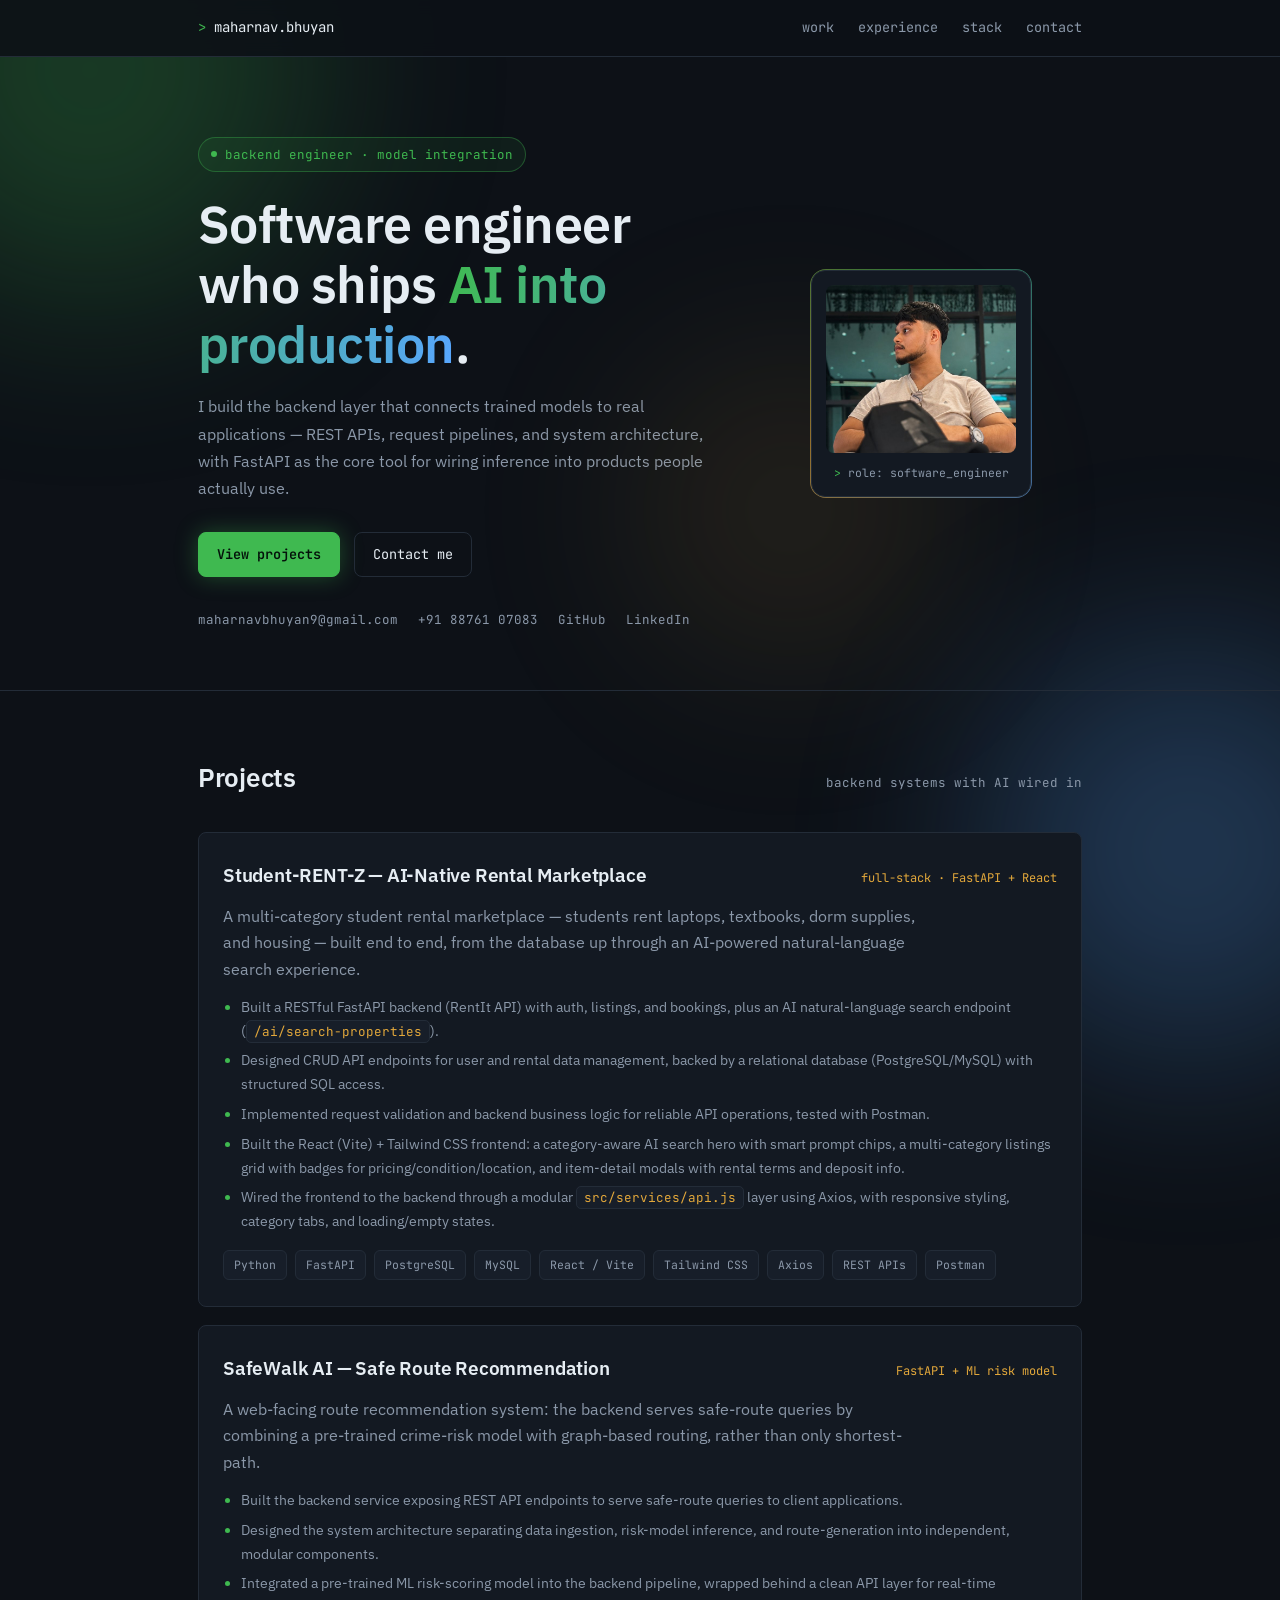
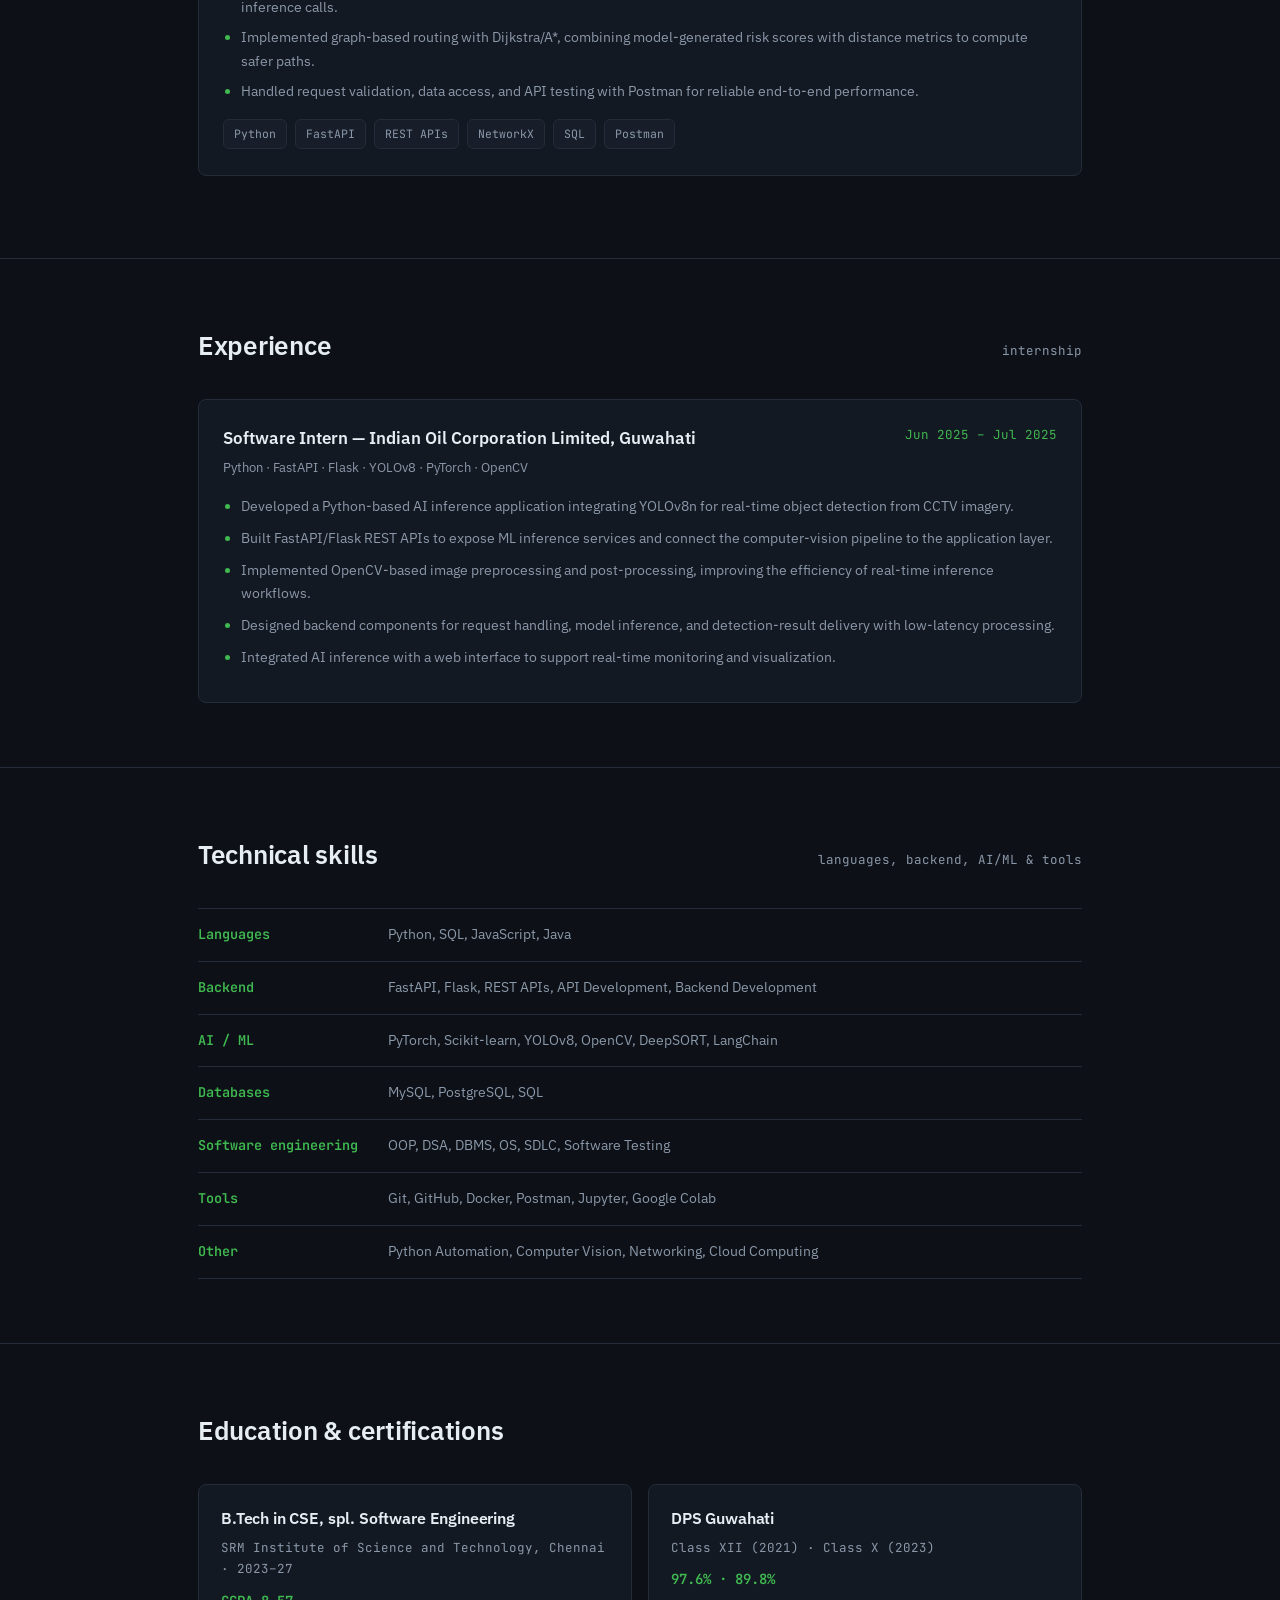
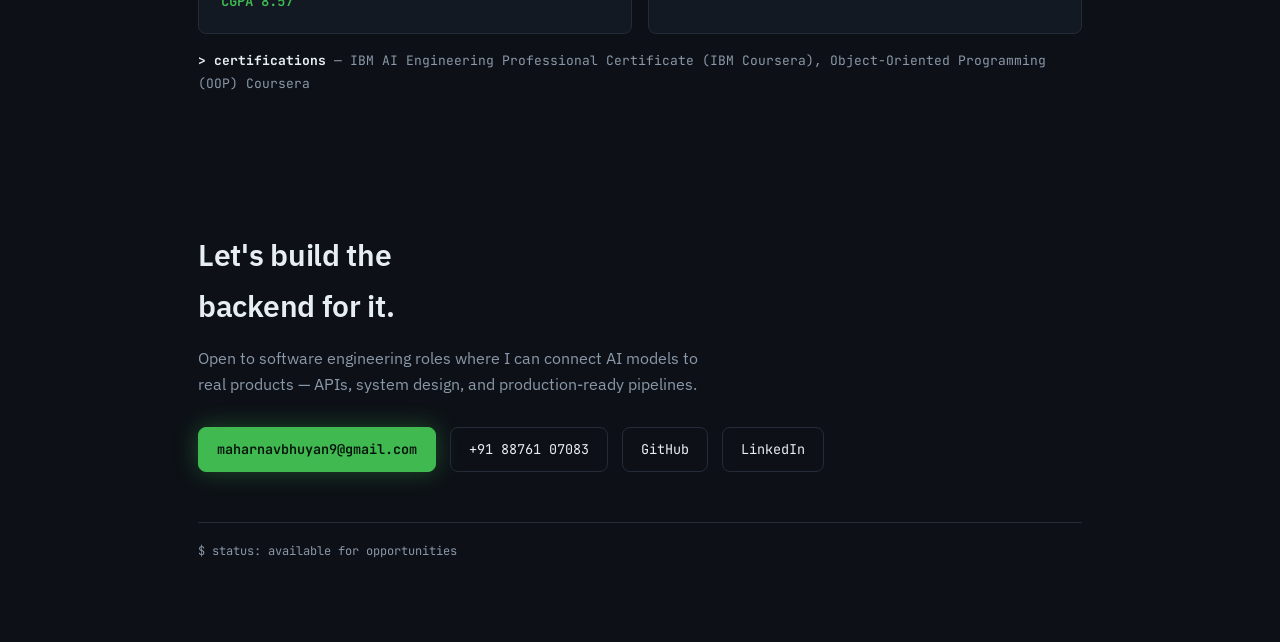
==== index.html @ b8fc23cf "Add files via upload" ====
<!DOCTYPE html>
<html lang="en">
<head>
<meta charset="UTF-8">
<meta name="viewport" content="width=device-width, initial-scale=1.0">
<title>Maharnav Bhuyan — Software Engineer</title>
<meta name="description" content="Software Engineer integrating AI into production systems — FastAPI, backend architecture, and model-serving pipelines. Portfolio of Maharnav Bhuyan.">
<meta property="og:type" content="website">
<meta property="og:title" content="Maharnav Bhuyan — Software Engineer">
<meta property="og:description" content="Software Engineer integrating AI into production systems — FastAPI, backend architecture, and model-serving pipelines.">
<link rel="preconnect" href="https://fonts.googleapis.com">
<link rel="preconnect" href="https://fonts.gstatic.com" crossorigin>
<link href="https://fonts.googleapis.com/css2?family=IBM+Plex+Sans:wght@400;500;600;700&family=JetBrains+Mono:wght@400;500;600&display=swap" rel="stylesheet">
<style>
  :root{
    --bg: #0D1117;
    --panel: #131922;
    --panel-2: #171E29;
    --line: #232C38;
    --ink: #E6EDF3;
    --ink-soft: #8B98A9;
    --green: #3FB950;
    --amber: #E3A83B;
    --blue: #58A6FF;
    --radius: 8px;
  }
  *{ box-sizing:border-box; }
  html{ scroll-behavior:smooth; }
  body{
    margin:0; background:var(--bg); color:var(--ink);
    font-family:'IBM Plex Sans', sans-serif;
    font-size:15.5px; line-height:1.7;
    -webkit-font-smoothing:antialiased;
  }
  code, .mono{ font-family:'JetBrains Mono', monospace; }
  code{ background:var(--panel-2); border:1px solid var(--line); padding:2px 7px; border-radius:5px; color:var(--amber); font-size:0.9em; }

  .glow-orb{ position:fixed; z-index:0; pointer-events:none; border-radius:50%; filter:blur(100px); opacity:0.25; }
  .glow-orb.one{ width:460px; height:460px; background:var(--green); top:-160px; left:-140px; }
  .glow-orb.two{ width:420px; height:420px; background:var(--blue); bottom:-160px; right:-120px; }
  .glow-orb.three{ width:300px; height:300px; background:var(--amber); top:40%; left:50%; opacity:0.12; }

  @keyframes spin{ to{ transform: rotate(360deg); } }
  @keyframes pulseGlow{
    0%,100%{ box-shadow: 0 0 24px rgba(63,185,80,0.35), 0 0 50px rgba(88,166,255,0.15); }
    50%{ box-shadow: 0 0 36px rgba(63,185,80,0.55), 0 0 70px rgba(88,166,255,0.28); }
  }
  h1,h2,h3{ font-weight:600; margin:0; letter-spacing:-0.01em; }
  a{ color:var(--blue); text-decoration:none; }
  a:hover{ text-decoration:underline; text-underline-offset:3px; }
  .wrap{ max-width:940px; margin:0 auto; padding:0 28px; }

  nav{ position:sticky; top:0; z-index:10; background:rgba(13,17,23,0.9); backdrop-filter:blur(8px); border-bottom:1px solid var(--line); }
  nav .wrap{ display:flex; align-items:center; justify-content:space-between; padding:16px 28px; }
  .nav-name{ font-family:'JetBrains Mono', monospace; font-size:14px; }
  .nav-name .prompt{ color:var(--green); }
  .nav-links{ display:flex; gap:24px; font-size:13.5px; font-family:'JetBrains Mono', monospace; }
  .nav-links a{ color:var(--ink-soft); }
  .nav-links a:hover{ color:var(--green); }
  @media (max-width:720px){ .nav-links{ display:none; } }

  header.hero{ padding:80px 0 60px; }
  .hero-grid{ display:grid; grid-template-columns:1.3fr 0.8fr; gap:40px; align-items:center; }
  @media (max-width:800px){ .hero-grid{ grid-template-columns:1fr; } }
  .hero-tag{
    display:inline-flex; align-items:center; gap:8px;
    font-family:'JetBrains Mono', monospace; font-size:12.5px; color:var(--green);
    border:1px solid rgba(63,185,80,0.35); background:rgba(63,185,80,0.08);
    padding:6px 12px; border-radius:999px; margin-bottom:22px;
  }
  .hero-tag .dot{ width:6px; height:6px; border-radius:50%; background:var(--green); }
  .hero h1{ font-size:clamp(34px,5vw,52px); line-height:1.15; max-width:15ch; position:relative; z-index:1; }
  .hero h1 .accent{
    background: linear-gradient(100deg, var(--green), var(--blue));
    -webkit-background-clip:text; background-clip:text; color:transparent;
  }
  .hero p.role{ color:var(--ink-soft); font-size:16px; max-width:56ch; margin-top:20px; }
  .hero-cta{ display:flex; gap:14px; margin-top:30px; flex-wrap:wrap; }
  .btn{
    display:inline-flex; align-items:center; gap:8px; padding:10px 18px;
    border-radius:var(--radius); font-size:13.5px; font-family:'JetBrains Mono', monospace;
    border:1px solid var(--line); color:var(--ink);
  }
  .btn.primary{ background:var(--green); border-color:var(--green); color:#04120A; font-weight:600; box-shadow:0 0 22px rgba(63,185,80,0.35); }
  .btn.primary:hover{ filter:brightness(1.08); text-decoration:none; box-shadow:0 0 32px rgba(63,185,80,0.55); }
  .btn:hover{ border-color:var(--green); color:var(--green); text-decoration:none; }
  .hero-contact{ display:flex; gap:20px; margin-top:32px; flex-wrap:wrap; font-family:'JetBrains Mono', monospace; font-size:12.5px; color:var(--ink-soft); position:relative; z-index:1; }
  .hero-contact a{ color:var(--ink-soft); }
  .hero-contact a:hover{ color:var(--green); }

  .avatar-wrap{ display:flex; justify-content:center; position:relative; z-index:1; }
  .avatar-card{
    position:relative;
    background:var(--panel); border:1px solid var(--line); border-radius:14px;
    padding:14px; width:220px;
    animation: pulseGlow 3.8s ease-in-out infinite;
  }
  .avatar-card::before{
    content:""; position:absolute; inset:-2px; border-radius:16px; z-index:-1;
    background: conic-gradient(from 0deg, var(--green), var(--blue), var(--amber), var(--green));
    animation: spin 6s linear infinite;
    opacity:0.6;
  }
  .avatar-card img{ width:100%; border-radius:8px; display:block; }
  .avatar-card .label{ font-family:'JetBrains Mono', monospace; font-size:11.5px; color:var(--ink-soft); margin-top:10px; text-align:center; }
  .avatar-card .label span{ color:var(--green); }

  section{ padding:64px 0; border-top:1px solid var(--line); position:relative; }
  .section-head{ display:flex; justify-content:space-between; align-items:baseline; gap:20px; margin-bottom:32px; flex-wrap:wrap; }
  .section-head h2{ font-size:26px; }
  .section-tag{ font-family:'JetBrains Mono', monospace; font-size:12.5px; color:var(--ink-soft); }

  .project{
    background:var(--panel); border:1px solid var(--line); border-radius:var(--radius);
    padding:26px 24px; margin-bottom:18px; transition:border-color .25s ease, transform .25s ease, box-shadow .25s ease;
  }
  .project:hover{
    border-color:rgba(63,185,80,0.45); transform:translateY(-3px);
    box-shadow: 0 0 0 1px rgba(63,185,80,0.15), 0 20px 44px -22px rgba(63,185,80,0.35);
  }
  .project-top{ display:flex; justify-content:space-between; align-items:baseline; gap:14px; flex-wrap:wrap; }
  .project h3{ font-size:19px; }
  .project-role{ font-family:'JetBrains Mono', monospace; font-size:12px; color:var(--amber); white-space:nowrap; }
  .project p.desc{ color:var(--ink-soft); margin:12px 0 0; max-width:70ch; }
  .project ul.points{ margin:14px 0 0; padding-left:18px; color:var(--ink-soft); font-size:14px; }
  .project ul.points li{ margin-bottom:6px; }
  .project ul.points li::marker{ color:var(--green); }
  .project-tags{ display:flex; flex-wrap:wrap; gap:8px; margin-top:16px; }
  .tag{ font-family:'JetBrains Mono', monospace; font-size:11.5px; padding:4px 10px; border:1px solid var(--line); border-radius:6px; color:var(--ink-soft); background:var(--panel-2); }

  .exp-card{ background:var(--panel); border:1px solid var(--line); border-radius:var(--radius); padding:24px; }
  .exp-top{ display:flex; justify-content:space-between; flex-wrap:wrap; gap:10px; }
  .exp-title{ font-size:17px; font-weight:600; }
  .exp-date{ font-family:'JetBrains Mono', monospace; font-size:12.5px; color:var(--green); }
  .exp-sub{ color:var(--ink-soft); font-size:13px; margin-top:4px; }
  .exp-list{ margin:16px 0 0; padding-left:18px; color:var(--ink-soft); font-size:14px; }
  .exp-list li{ margin-bottom:8px; }
  .exp-list li::marker{ color:var(--green); }

  .skills-grid{ display:grid; grid-template-columns:1fr; }
  .skill-row{ display:grid; grid-template-columns:170px 1fr; gap:20px; padding:14px 0; border-bottom:1px solid var(--line); }
  .skill-row:first-child{ border-top:1px solid var(--line); }
  .skill-cat{ font-family:'JetBrains Mono', monospace; font-weight:600; font-size:13.5px; color:var(--green); }
  .skill-items{ color:var(--ink-soft); font-size:14px; }

  .edu-grid{ display:grid; grid-template-columns:1fr 1fr; gap:16px; }
  @media (max-width:700px){ .edu-grid{ grid-template-columns:1fr; } }
  .edu-card{ background:var(--panel); border:1px solid var(--line); border-radius:var(--radius); padding:20px 22px; }
  .edu-card h3{ font-size:15.5px; }
  .edu-meta{ color:var(--ink-soft); font-size:12.5px; margin-top:6px; font-family:'JetBrains Mono', monospace; }
  .edu-score{ font-family:'JetBrains Mono', monospace; color:var(--green); font-weight:600; margin-top:10px; font-size:14px; }
  .cert-line{ margin-top:16px; color:var(--ink-soft); font-size:13px; font-family:'JetBrains Mono', monospace; }
  .cert-line strong{ color:var(--ink); }

  footer{ padding:70px 0 80px; }
  footer h2{ font-size:30px; max-width:16ch; }
  footer p{ color:var(--ink-soft); max-width:50ch; margin-top:14px; }
  .contact-links{ display:flex; gap:14px; margin-top:30px; flex-wrap:wrap; }
  .foot-note{ margin-top:50px; font-size:12px; color:var(--ink-soft); border-top:1px solid var(--line); padding-top:18px; font-family:'JetBrains Mono', monospace; }
</style>
</head>
<body>

<div class="glow-orb one"></div>
<div class="glow-orb two"></div>
<div class="glow-orb three"></div>

<nav>
  <div class="wrap">
    <div class="nav-name"><span class="prompt">&gt;</span> maharnav.bhuyan</div>
    <div class="nav-links">
      <a href="#work">work</a>
      <a href="#experience">experience</a>
      <a href="#stack">stack</a>
      <a href="#contact">contact</a>
    </div>
  </div>
</nav>

<header class="hero">
  <div class="wrap hero-grid">
    <div>
      <div class="hero-tag"><span class="dot"></span>backend engineer · model integration</div>
      <h1>Software engineer who ships <span class="accent">AI into production</span>.</h1>
      <p class="role">I build the backend layer that connects trained models to real applications — REST APIs, request pipelines, and system architecture, with FastAPI as the core tool for wiring inference into products people actually use.</p>
      <div class="hero-cta">
        <a class="btn primary" href="#work">View projects</a>
        <a class="btn" href="#contact">Contact me</a>
      </div>
      <div class="hero-contact">
        <a href="mailto:maharnavbhuyan9@gmail.com">maharnavbhuyan9@gmail.com</a>
        <a href="tel:+918876107083">+91 88761 07083</a>
        <a href="https://github.com/MaharnavBhuyan" target="_blank" rel="noopener">GitHub</a>
        <a href="https://www.linkedin.com/in/maharnav-bhuyan-434a7027a/" target="_blank" rel="noopener">LinkedIn</a>
      </div>
    </div>
    <div class="avatar-wrap">
      <div class="avatar-card">
        <img src="[data-uri]" alt="Maharnav Bhuyan">
        <div class="label"><span>&gt;</span> role: software_engineer</div>
      </div>
    </div>
  </div>
</header>

<section id="work">
  <div class="wrap">
    <div class="section-head">
      <h2>Projects</h2>
      <div class="section-tag">backend systems with AI wired in</div>
    </div>

    <div class="project">
      <div class="project-top">
        <h3>Student-RENT-Z — AI-Native Rental Marketplace</h3>
        <div class="project-role">full-stack · FastAPI + React</div>
      </div>
      <p class="desc">A multi-category student rental marketplace — students rent laptops, textbooks, dorm supplies, and housing — built end to end, from the database up through an AI-powered natural-language search experience.</p>
      <ul class="points">
        <li>Built a RESTful FastAPI backend (RentIt API) with auth, listings, and bookings, plus an AI natural-language search endpoint (<code>/ai/search-properties</code>).</li>
        <li>Designed CRUD API endpoints for user and rental data management, backed by a relational database (PostgreSQL/MySQL) with structured SQL access.</li>
        <li>Implemented request validation and backend business logic for reliable API operations, tested with Postman.</li>
        <li>Built the React (Vite) + Tailwind CSS frontend: a category-aware AI search hero with smart prompt chips, a multi-category listings grid with badges for pricing/condition/location, and item-detail modals with rental terms and deposit info.</li>
        <li>Wired the frontend to the backend through a modular <code>src/services/api.js</code> layer using Axios, with responsive styling, category tabs, and loading/empty states.</li>
      </ul>
      <div class="project-tags">
        <span class="tag">Python</span><span class="tag">FastAPI</span><span class="tag">PostgreSQL</span>
        <span class="tag">MySQL</span><span class="tag">React / Vite</span><span class="tag">Tailwind CSS</span>
        <span class="tag">Axios</span><span class="tag">REST APIs</span><span class="tag">Postman</span>
      </div>
    </div>

    <div class="project">
      <div class="project-top">
        <h3>SafeWalk AI — Safe Route Recommendation</h3>
        <div class="project-role">FastAPI + ML risk model</div>
      </div>
      <p class="desc">A web-facing route recommendation system: the backend serves safe-route queries by combining a pre-trained crime-risk model with graph-based routing, rather than only shortest-path.</p>
      <ul class="points">
        <li>Built the backend service exposing REST API endpoints to serve safe-route queries to client applications.</li>
        <li>Designed the system architecture separating data ingestion, risk-model inference, and route-generation into independent, modular components.</li>
        <li>Integrated a pre-trained ML risk-scoring model into the backend pipeline, wrapped behind a clean API layer for real-time inference calls.</li>
        <li>Implemented graph-based routing with Dijkstra/A*, combining model-generated risk scores with distance metrics to compute safer paths.</li>
        <li>Handled request validation, data access, and API testing with Postman for reliable end-to-end performance.</li>
      </ul>
      <div class="project-tags">
        <span class="tag">Python</span><span class="tag">FastAPI</span><span class="tag">REST APIs</span>
        <span class="tag">NetworkX</span><span class="tag">SQL</span><span class="tag">Postman</span>
      </div>
    </div>
  </div>
</section>

<section id="experience">
  <div class="wrap">
    <div class="section-head">
      <h2>Experience</h2>
      <div class="section-tag">internship</div>
    </div>
    <div class="exp-card">
      <div class="exp-top">
        <div>
          <div class="exp-title">Software Intern — Indian Oil Corporation Limited, Guwahati</div>
          <div class="exp-sub">Python · FastAPI · Flask · YOLOv8 · PyTorch · OpenCV</div>
        </div>
        <div class="exp-date">Jun 2025 – Jul 2025</div>
      </div>
      <ul class="exp-list">
        <li>Developed a Python-based AI inference application integrating YOLOv8n for real-time object detection from CCTV imagery.</li>
        <li>Built FastAPI/Flask REST APIs to expose ML inference services and connect the computer-vision pipeline to the application layer.</li>
        <li>Implemented OpenCV-based image preprocessing and post-processing, improving the efficiency of real-time inference workflows.</li>
        <li>Designed backend components for request handling, model inference, and detection-result delivery with low-latency processing.</li>
        <li>Integrated AI inference with a web interface to support real-time monitoring and visualization.</li>
      </ul>
    </div>
  </div>
</section>

<section id="stack">
  <div class="wrap">
    <div class="section-head">
      <h2>Technical skills</h2>
      <div class="section-tag">languages, backend, AI/ML &amp; tools</div>
    </div>
    <div class="skills-grid">
      <div class="skill-row">
        <div class="skill-cat">Languages</div>
        <div class="skill-items">Python, SQL, JavaScript, Java</div>
      </div>
      <div class="skill-row">
        <div class="skill-cat">Backend</div>
        <div class="skill-items">FastAPI, Flask, REST APIs, API Development, Backend Development</div>
      </div>
      <div class="skill-row">
        <div class="skill-cat">AI / ML</div>
        <div class="skill-items">PyTorch, Scikit-learn, YOLOv8, OpenCV, DeepSORT, LangChain</div>
      </div>
      <div class="skill-row">
        <div class="skill-cat">Databases</div>
        <div class="skill-items">MySQL, PostgreSQL, SQL</div>
      </div>
      <div class="skill-row">
        <div class="skill-cat">Software engineering</div>
        <div class="skill-items">OOP, DSA, DBMS, OS, SDLC, Software Testing</div>
      </div>
      <div class="skill-row">
        <div class="skill-cat">Tools</div>
        <div class="skill-items">Git, GitHub, Docker, Postman, Jupyter, Google Colab</div>
      </div>
      <div class="skill-row">
        <div class="skill-cat">Other</div>
        <div class="skill-items">Python Automation, Computer Vision, Networking, Cloud Computing</div>
      </div>
    </div>
  </div>
</section>

<section id="education">
  <div class="wrap">
    <div class="section-head">
      <h2>Education &amp; certifications</h2>
    </div>
    <div class="edu-grid">
      <div class="edu-card">
        <h3>B.Tech in CSE, spl. Software Engineering</h3>
        <div class="edu-meta">SRM Institute of Science and Technology, Chennai · 2023–27</div>
        <div class="edu-score">CGPA 8.57</div>
      </div>
      <div class="edu-card">
        <h3>DPS Guwahati</h3>
        <div class="edu-meta">Class XII (2021) · Class X (2023)</div>
        <div class="edu-score">97.6% · 89.8%</div>
      </div>
    </div>
    <div class="cert-line"><strong>&gt; certifications</strong> — IBM AI Engineering Professional Certificate (IBM Coursera), Object-Oriented Programming (OOP) Coursera</div>
  </div>
</section>

<footer id="contact">
  <div class="wrap">
    <h2>Let's build the backend for it.</h2>
    <p>Open to software engineering roles where I can connect AI models to real products — APIs, system design, and production-ready pipelines.</p>
    <div class="contact-links">
      <a class="btn primary" href="mailto:maharnavbhuyan9@gmail.com">maharnavbhuyan9@gmail.com</a>
      <a class="btn" href="tel:+918876107083">+91 88761 07083</a>
      <a class="btn" href="https://github.com/MaharnavBhuyan" target="_blank" rel="noopener">GitHub</a>
      <a class="btn" href="https://www.linkedin.com/in/maharnav-bhuyan-434a7027a/" target="_blank" rel="noopener">LinkedIn</a>
    </div>
    <div class="foot-note">$ status: available for opportunities</div>
  </div>
</footer>

</body>
</html>
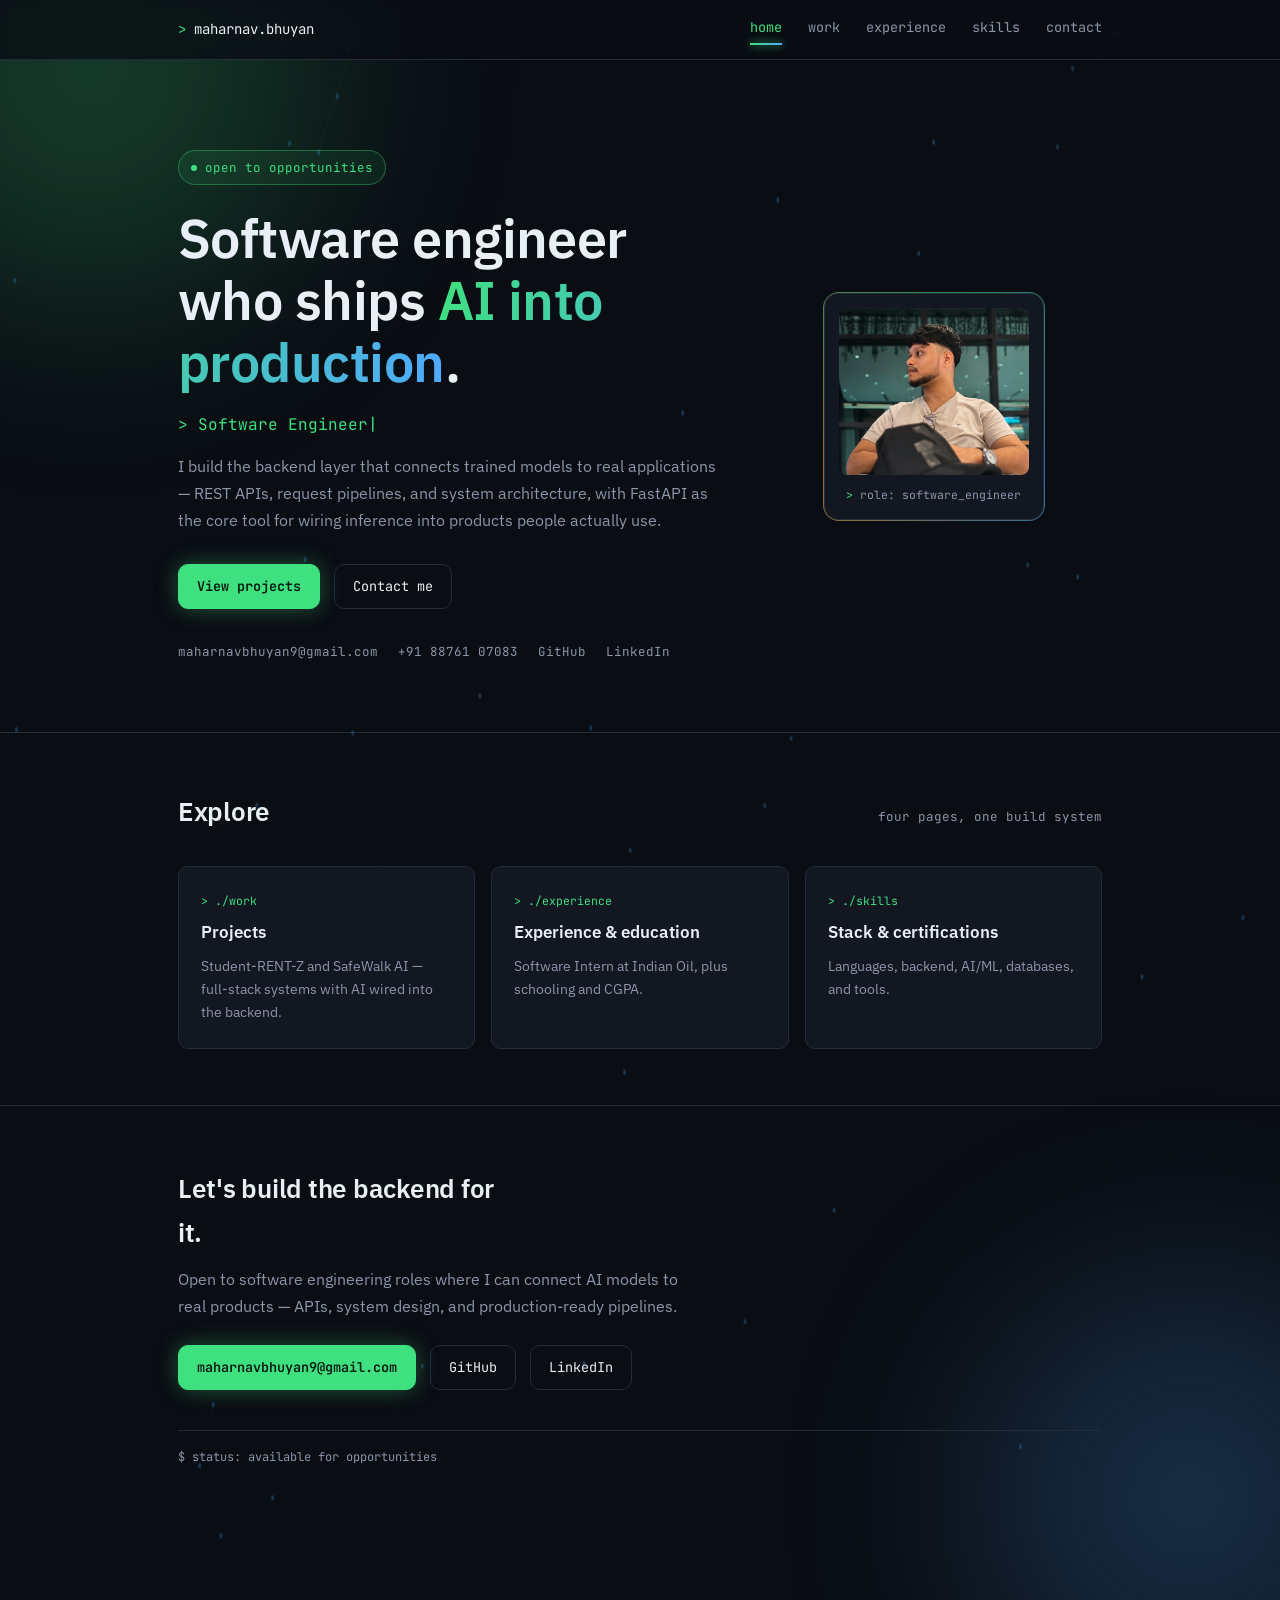
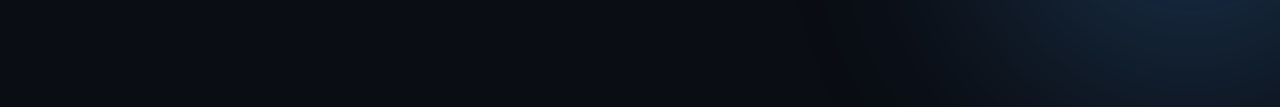
==== commit 7e07a102: "Add files via upload" ====
--- a/index.html
+++ b/index.html
@@ -4,175 +4,66 @@
 <meta charset="UTF-8">
 <meta name="viewport" content="width=device-width, initial-scale=1.0">
 <title>Maharnav Bhuyan — Software Engineer</title>
-<meta name="description" content="Software Engineer integrating AI into production systems — FastAPI, backend architecture, and model-serving pipelines. Portfolio of Maharnav Bhuyan.">
+<meta name="description" content="Software Engineer integrating AI into production systems — FastAPI, backend architecture, and model-serving pipelines.">
 <meta property="og:type" content="website">
 <meta property="og:title" content="Maharnav Bhuyan — Software Engineer">
 <meta property="og:description" content="Software Engineer integrating AI into production systems — FastAPI, backend architecture, and model-serving pipelines.">
 <link rel="preconnect" href="https://fonts.googleapis.com">
 <link rel="preconnect" href="https://fonts.gstatic.com" crossorigin>
 <link href="https://fonts.googleapis.com/css2?family=IBM+Plex+Sans:wght@400;500;600;700&family=JetBrains+Mono:wght@400;500;600&display=swap" rel="stylesheet">
+<link rel="stylesheet" href="styles.css">
 <style>
-  :root{
-    --bg: #0D1117;
-    --panel: #131922;
-    --panel-2: #171E29;
-    --line: #232C38;
-    --ink: #E6EDF3;
-    --ink-soft: #8B98A9;
-    --green: #3FB950;
-    --amber: #E3A83B;
-    --blue: #58A6FF;
-    --radius: 8px;
-  }
-  *{ box-sizing:border-box; }
-  html{ scroll-behavior:smooth; }
-  body{
-    margin:0; background:var(--bg); color:var(--ink);
-    font-family:'IBM Plex Sans', sans-serif;
-    font-size:15.5px; line-height:1.7;
-    -webkit-font-smoothing:antialiased;
-  }
-  code, .mono{ font-family:'JetBrains Mono', monospace; }
-  code{ background:var(--panel-2); border:1px solid var(--line); padding:2px 7px; border-radius:5px; color:var(--amber); font-size:0.9em; }
-
-  .glow-orb{ position:fixed; z-index:0; pointer-events:none; border-radius:50%; filter:blur(100px); opacity:0.25; }
-  .glow-orb.one{ width:460px; height:460px; background:var(--green); top:-160px; left:-140px; }
-  .glow-orb.two{ width:420px; height:420px; background:var(--blue); bottom:-160px; right:-120px; }
-  .glow-orb.three{ width:300px; height:300px; background:var(--amber); top:40%; left:50%; opacity:0.12; }
-
-  @keyframes spin{ to{ transform: rotate(360deg); } }
-  @keyframes pulseGlow{
-    0%,100%{ box-shadow: 0 0 24px rgba(63,185,80,0.35), 0 0 50px rgba(88,166,255,0.15); }
-    50%{ box-shadow: 0 0 36px rgba(63,185,80,0.55), 0 0 70px rgba(88,166,255,0.28); }
-  }
-  h1,h2,h3{ font-weight:600; margin:0; letter-spacing:-0.01em; }
-  a{ color:var(--blue); text-decoration:none; }
-  a:hover{ text-decoration:underline; text-underline-offset:3px; }
-  .wrap{ max-width:940px; margin:0 auto; padding:0 28px; }
-
-  nav{ position:sticky; top:0; z-index:10; background:rgba(13,17,23,0.9); backdrop-filter:blur(8px); border-bottom:1px solid var(--line); }
-  nav .wrap{ display:flex; align-items:center; justify-content:space-between; padding:16px 28px; }
-  .nav-name{ font-family:'JetBrains Mono', monospace; font-size:14px; }
-  .nav-name .prompt{ color:var(--green); }
-  .nav-links{ display:flex; gap:24px; font-size:13.5px; font-family:'JetBrains Mono', monospace; }
-  .nav-links a{ color:var(--ink-soft); }
-  .nav-links a:hover{ color:var(--green); }
-  @media (max-width:720px){ .nav-links{ display:none; } }
-
-  header.hero{ padding:80px 0 60px; }
+  header.hero{ padding:90px 0 70px; }
   .hero-grid{ display:grid; grid-template-columns:1.3fr 0.8fr; gap:40px; align-items:center; }
   @media (max-width:800px){ .hero-grid{ grid-template-columns:1fr; } }
   .hero-tag{
-    display:inline-flex; align-items:center; gap:8px;
-    font-family:'JetBrains Mono', monospace; font-size:12.5px; color:var(--green);
-    border:1px solid rgba(63,185,80,0.35); background:rgba(63,185,80,0.08);
-    padding:6px 12px; border-radius:999px; margin-bottom:22px;
+    display:inline-flex; align-items:center; gap:8px; font-family:'JetBrains Mono', monospace;
+    font-size:12.5px; color:var(--green); border:1px solid rgba(63,224,127,0.35);
+    background:rgba(63,224,127,0.08); padding:6px 12px; border-radius:999px; margin-bottom:22px;
   }
   .hero-tag .dot{ width:6px; height:6px; border-radius:50%; background:var(--green); }
-  .hero h1{ font-size:clamp(34px,5vw,52px); line-height:1.15; max-width:15ch; position:relative; z-index:1; }
-  .hero h1 .accent{
-    background: linear-gradient(100deg, var(--green), var(--blue));
-    -webkit-background-clip:text; background-clip:text; color:transparent;
-  }
-  .hero p.role{ color:var(--ink-soft); font-size:16px; max-width:56ch; margin-top:20px; }
+  .hero h1{ font-size:clamp(34px,5vw,54px); line-height:1.15; max-width:16ch; }
+  .hero h1 .accent{ background:linear-gradient(100deg, var(--green), var(--blue)); -webkit-background-clip:text; background-clip:text; color:transparent; }
+  .role-line{ font-family:'JetBrains Mono', monospace; font-size:16px; color:var(--green); margin-top:18px; min-height:24px; }
+  .role-line::after{ content:"|"; animation: blink 1s step-end infinite; }
+  @keyframes blink{ 50%{ opacity:0; } }
+  .hero p.role{ color:var(--ink-soft); font-size:16px; max-width:56ch; margin-top:14px; }
   .hero-cta{ display:flex; gap:14px; margin-top:30px; flex-wrap:wrap; }
-  .btn{
-    display:inline-flex; align-items:center; gap:8px; padding:10px 18px;
-    border-radius:var(--radius); font-size:13.5px; font-family:'JetBrains Mono', monospace;
-    border:1px solid var(--line); color:var(--ink);
-  }
-  .btn.primary{ background:var(--green); border-color:var(--green); color:#04120A; font-weight:600; box-shadow:0 0 22px rgba(63,185,80,0.35); }
-  .btn.primary:hover{ filter:brightness(1.08); text-decoration:none; box-shadow:0 0 32px rgba(63,185,80,0.55); }
-  .btn:hover{ border-color:var(--green); color:var(--green); text-decoration:none; }
-  .hero-contact{ display:flex; gap:20px; margin-top:32px; flex-wrap:wrap; font-family:'JetBrains Mono', monospace; font-size:12.5px; color:var(--ink-soft); position:relative; z-index:1; }
+  .hero-contact{ display:flex; gap:20px; margin-top:32px; flex-wrap:wrap; font-family:'JetBrains Mono', monospace; font-size:12.5px; color:var(--ink-soft); }
   .hero-contact a{ color:var(--ink-soft); }
   .hero-contact a:hover{ color:var(--green); }
-
-  .avatar-wrap{ display:flex; justify-content:center; position:relative; z-index:1; }
-  .avatar-card{
-    position:relative;
-    background:var(--panel); border:1px solid var(--line); border-radius:14px;
-    padding:14px; width:220px;
-    animation: pulseGlow 3.8s ease-in-out infinite;
+  @keyframes spin{ to{ transform: rotate(360deg); } }
+  @keyframes pulseGlow{
+    0%,100%{ box-shadow: 0 0 24px rgba(63,224,127,0.35), 0 0 50px rgba(79,168,255,0.15); }
+    50%{ box-shadow: 0 0 36px rgba(63,224,127,0.55), 0 0 70px rgba(79,168,255,0.28); }
   }
+  .avatar-wrap{ display:flex; justify-content:center; }
+  .avatar-card{ position:relative; background:var(--panel); border:1px solid var(--line); border-radius:14px; padding:14px; width:220px; animation: pulseGlow 3.8s ease-in-out infinite; }
   .avatar-card::before{
     content:""; position:absolute; inset:-2px; border-radius:16px; z-index:-1;
     background: conic-gradient(from 0deg, var(--green), var(--blue), var(--amber), var(--green));
-    animation: spin 6s linear infinite;
-    opacity:0.6;
+    animation: spin 6s linear infinite; opacity:0.6;
   }
   .avatar-card img{ width:100%; border-radius:8px; display:block; }
   .avatar-card .label{ font-family:'JetBrains Mono', monospace; font-size:11.5px; color:var(--ink-soft); margin-top:10px; text-align:center; }
   .avatar-card .label span{ color:var(--green); }
-
-  section{ padding:64px 0; border-top:1px solid var(--line); position:relative; }
-  .section-head{ display:flex; justify-content:space-between; align-items:baseline; gap:20px; margin-bottom:32px; flex-wrap:wrap; }
-  .section-head h2{ font-size:26px; }
-  .section-tag{ font-family:'JetBrains Mono', monospace; font-size:12.5px; color:var(--ink-soft); }
-
-  .project{
-    background:var(--panel); border:1px solid var(--line); border-radius:var(--radius);
-    padding:26px 24px; margin-bottom:18px; transition:border-color .25s ease, transform .25s ease, box-shadow .25s ease;
-  }
-  .project:hover{
-    border-color:rgba(63,185,80,0.45); transform:translateY(-3px);
-    box-shadow: 0 0 0 1px rgba(63,185,80,0.15), 0 20px 44px -22px rgba(63,185,80,0.35);
-  }
-  .project-top{ display:flex; justify-content:space-between; align-items:baseline; gap:14px; flex-wrap:wrap; }
-  .project h3{ font-size:19px; }
-  .project-role{ font-family:'JetBrains Mono', monospace; font-size:12px; color:var(--amber); white-space:nowrap; }
-  .project p.desc{ color:var(--ink-soft); margin:12px 0 0; max-width:70ch; }
-  .project ul.points{ margin:14px 0 0; padding-left:18px; color:var(--ink-soft); font-size:14px; }
-  .project ul.points li{ margin-bottom:6px; }
-  .project ul.points li::marker{ color:var(--green); }
-  .project-tags{ display:flex; flex-wrap:wrap; gap:8px; margin-top:16px; }
-  .tag{ font-family:'JetBrains Mono', monospace; font-size:11.5px; padding:4px 10px; border:1px solid var(--line); border-radius:6px; color:var(--ink-soft); background:var(--panel-2); }
-
-  .exp-card{ background:var(--panel); border:1px solid var(--line); border-radius:var(--radius); padding:24px; }
-  .exp-top{ display:flex; justify-content:space-between; flex-wrap:wrap; gap:10px; }
-  .exp-title{ font-size:17px; font-weight:600; }
-  .exp-date{ font-family:'JetBrains Mono', monospace; font-size:12.5px; color:var(--green); }
-  .exp-sub{ color:var(--ink-soft); font-size:13px; margin-top:4px; }
-  .exp-list{ margin:16px 0 0; padding-left:18px; color:var(--ink-soft); font-size:14px; }
-  .exp-list li{ margin-bottom:8px; }
-  .exp-list li::marker{ color:var(--green); }
-
-  .skills-grid{ display:grid; grid-template-columns:1fr; }
-  .skill-row{ display:grid; grid-template-columns:170px 1fr; gap:20px; padding:14px 0; border-bottom:1px solid var(--line); }
-  .skill-row:first-child{ border-top:1px solid var(--line); }
-  .skill-cat{ font-family:'JetBrains Mono', monospace; font-weight:600; font-size:13.5px; color:var(--green); }
-  .skill-items{ color:var(--ink-soft); font-size:14px; }
-
-  .edu-grid{ display:grid; grid-template-columns:1fr 1fr; gap:16px; }
-  @media (max-width:700px){ .edu-grid{ grid-template-columns:1fr; } }
-  .edu-card{ background:var(--panel); border:1px solid var(--line); border-radius:var(--radius); padding:20px 22px; }
-  .edu-card h3{ font-size:15.5px; }
-  .edu-meta{ color:var(--ink-soft); font-size:12.5px; margin-top:6px; font-family:'JetBrains Mono', monospace; }
-  .edu-score{ font-family:'JetBrains Mono', monospace; color:var(--green); font-weight:600; margin-top:10px; font-size:14px; }
-  .cert-line{ margin-top:16px; color:var(--ink-soft); font-size:13px; font-family:'JetBrains Mono', monospace; }
-  .cert-line strong{ color:var(--ink); }
-
-  footer{ padding:70px 0 80px; }
-  footer h2{ font-size:30px; max-width:16ch; }
-  footer p{ color:var(--ink-soft); max-width:50ch; margin-top:14px; }
-  .contact-links{ display:flex; gap:14px; margin-top:30px; flex-wrap:wrap; }
-  .foot-note{ margin-top:50px; font-size:12px; color:var(--ink-soft); border-top:1px solid var(--line); padding-top:18px; font-family:'JetBrains Mono', monospace; }
 </style>
 </head>
 <body>
 
+<canvas id="netbg"></canvas>
 <div class="glow-orb one"></div>
 <div class="glow-orb two"></div>
-<div class="glow-orb three"></div>
 
 <nav>
   <div class="wrap">
     <div class="nav-name"><span class="prompt">&gt;</span> maharnav.bhuyan</div>
     <div class="nav-links">
-      <a href="#work">work</a>
-      <a href="#experience">experience</a>
-      <a href="#stack">stack</a>
-      <a href="#contact">contact</a>
+      <a href="index.html">home</a>
+      <a href="work.html">work</a>
+      <a href="experience.html">experience</a>
+      <a href="skills.html">skills</a>
+      <a href="contact.html">contact</a>
     </div>
   </div>
 </nav>
@@ -180,12 +71,13 @@
 <header class="hero">
   <div class="wrap hero-grid">
     <div>
-      <div class="hero-tag"><span class="dot"></span>backend engineer · model integration</div>
+      <div class="hero-tag"><span class="dot"></span>open to opportunities</div>
       <h1>Software engineer who ships <span class="accent">AI into production</span>.</h1>
+      <div class="role-line">&gt; <span id="role-cycle"></span></div>
       <p class="role">I build the backend layer that connects trained models to real applications — REST APIs, request pipelines, and system architecture, with FastAPI as the core tool for wiring inference into products people actually use.</p>
       <div class="hero-cta">
-        <a class="btn primary" href="#work">View projects</a>
-        <a class="btn" href="#contact">Contact me</a>
+        <a class="btn primary" href="work.html">View projects</a>
+        <a class="btn" href="contact.html">Contact me</a>
       </div>
       <div class="hero-contact">
         <a href="mailto:maharnavbhuyan9@gmail.com">maharnavbhuyan9@gmail.com</a>
@@ -203,146 +95,38 @@
   </div>
 </header>
 
-<section id="work">
+<section>
   <div class="wrap">
     <div class="section-head">
-      <h2>Projects</h2>
-      <div class="section-tag">backend systems with AI wired in</div>
+      <h2>Explore</h2>
+      <div class="section-tag">four pages, one build system</div>
     </div>
-
-    <div class="project">
-      <div class="project-top">
-        <h3>Student-RENT-Z — AI-Native Rental Marketplace</h3>
-        <div class="project-role">full-stack · FastAPI + React</div>
-      </div>
-      <p class="desc">A multi-category student rental marketplace — students rent laptops, textbooks, dorm supplies, and housing — built end to end, from the database up through an AI-powered natural-language search experience.</p>
-      <ul class="points">
-        <li>Built a RESTful FastAPI backend (RentIt API) with auth, listings, and bookings, plus an AI natural-language search endpoint (<code>/ai/search-properties</code>).</li>
-        <li>Designed CRUD API endpoints for user and rental data management, backed by a relational database (PostgreSQL/MySQL) with structured SQL access.</li>
-        <li>Implemented request validation and backend business logic for reliable API operations, tested with Postman.</li>
-        <li>Built the React (Vite) + Tailwind CSS frontend: a category-aware AI search hero with smart prompt chips, a multi-category listings grid with badges for pricing/condition/location, and item-detail modals with rental terms and deposit info.</li>
-        <li>Wired the frontend to the backend through a modular <code>src/services/api.js</code> layer using Axios, with responsive styling, category tabs, and loading/empty states.</li>
-      </ul>
-      <div class="project-tags">
-        <span class="tag">Python</span><span class="tag">FastAPI</span><span class="tag">PostgreSQL</span>
-        <span class="tag">MySQL</span><span class="tag">React / Vite</span><span class="tag">Tailwind CSS</span>
-        <span class="tag">Axios</span><span class="tag">REST APIs</span><span class="tag">Postman</span>
-      </div>
-    </div>
-
-    <div class="project">
-      <div class="project-top">
-        <h3>SafeWalk AI — Safe Route Recommendation</h3>
-        <div class="project-role">FastAPI + ML risk model</div>
-      </div>
-      <p class="desc">A web-facing route recommendation system: the backend serves safe-route queries by combining a pre-trained crime-risk model with graph-based routing, rather than only shortest-path.</p>
-      <ul class="points">
-        <li>Built the backend service exposing REST API endpoints to serve safe-route queries to client applications.</li>
-        <li>Designed the system architecture separating data ingestion, risk-model inference, and route-generation into independent, modular components.</li>
-        <li>Integrated a pre-trained ML risk-scoring model into the backend pipeline, wrapped behind a clean API layer for real-time inference calls.</li>
-        <li>Implemented graph-based routing with Dijkstra/A*, combining model-generated risk scores with distance metrics to compute safer paths.</li>
-        <li>Handled request validation, data access, and API testing with Postman for reliable end-to-end performance.</li>
-      </ul>
-      <div class="project-tags">
-        <span class="tag">Python</span><span class="tag">FastAPI</span><span class="tag">REST APIs</span>
-        <span class="tag">NetworkX</span><span class="tag">SQL</span><span class="tag">Postman</span>
-      </div>
+    <div class="nav-cards">
+      <a class="nav-card" href="work.html">
+        <span class="k">&gt; ./work</span>
+        <div class="t">Projects</div>
+        <div class="d">Student-RENT-Z and SafeWalk AI — full-stack systems with AI wired into the backend.</div>
+      </a>
+      <a class="nav-card" href="experience.html">
+        <span class="k">&gt; ./experience</span>
+        <div class="t">Experience & education</div>
+        <div class="d">Software Intern at Indian Oil, plus schooling and CGPA.</div>
+      </a>
+      <a class="nav-card" href="skills.html">
+        <span class="k">&gt; ./skills</span>
+        <div class="t">Stack & certifications</div>
+        <div class="d">Languages, backend, AI/ML, databases, and tools.</div>
+      </a>
     </div>
   </div>
 </section>
 
-<section id="experience">
-  <div class="wrap">
-    <div class="section-head">
-      <h2>Experience</h2>
-      <div class="section-tag">internship</div>
-    </div>
-    <div class="exp-card">
-      <div class="exp-top">
-        <div>
-          <div class="exp-title">Software Intern — Indian Oil Corporation Limited, Guwahati</div>
-          <div class="exp-sub">Python · FastAPI · Flask · YOLOv8 · PyTorch · OpenCV</div>
-        </div>
-        <div class="exp-date">Jun 2025 – Jul 2025</div>
-      </div>
-      <ul class="exp-list">
-        <li>Developed a Python-based AI inference application integrating YOLOv8n for real-time object detection from CCTV imagery.</li>
-        <li>Built FastAPI/Flask REST APIs to expose ML inference services and connect the computer-vision pipeline to the application layer.</li>
-        <li>Implemented OpenCV-based image preprocessing and post-processing, improving the efficiency of real-time inference workflows.</li>
-        <li>Designed backend components for request handling, model inference, and detection-result delivery with low-latency processing.</li>
-        <li>Integrated AI inference with a web interface to support real-time monitoring and visualization.</li>
-      </ul>
-    </div>
-  </div>
-</section>
-
-<section id="stack">
-  <div class="wrap">
-    <div class="section-head">
-      <h2>Technical skills</h2>
-      <div class="section-tag">languages, backend, AI/ML &amp; tools</div>
-    </div>
-    <div class="skills-grid">
-      <div class="skill-row">
-        <div class="skill-cat">Languages</div>
-        <div class="skill-items">Python, SQL, JavaScript, Java</div>
-      </div>
-      <div class="skill-row">
-        <div class="skill-cat">Backend</div>
-        <div class="skill-items">FastAPI, Flask, REST APIs, API Development, Backend Development</div>
-      </div>
-      <div class="skill-row">
-        <div class="skill-cat">AI / ML</div>
-        <div class="skill-items">PyTorch, Scikit-learn, YOLOv8, OpenCV, DeepSORT, LangChain</div>
-      </div>
-      <div class="skill-row">
-        <div class="skill-cat">Databases</div>
-        <div class="skill-items">MySQL, PostgreSQL, SQL</div>
-      </div>
-      <div class="skill-row">
-        <div class="skill-cat">Software engineering</div>
-        <div class="skill-items">OOP, DSA, DBMS, OS, SDLC, Software Testing</div>
-      </div>
-      <div class="skill-row">
-        <div class="skill-cat">Tools</div>
-        <div class="skill-items">Git, GitHub, Docker, Postman, Jupyter, Google Colab</div>
-      </div>
-      <div class="skill-row">
-        <div class="skill-cat">Other</div>
-        <div class="skill-items">Python Automation, Computer Vision, Networking, Cloud Computing</div>
-      </div>
-    </div>
-  </div>
-</section>
-
-<section id="education">
-  <div class="wrap">
-    <div class="section-head">
-      <h2>Education &amp; certifications</h2>
-    </div>
-    <div class="edu-grid">
-      <div class="edu-card">
-        <h3>B.Tech in CSE, spl. Software Engineering</h3>
-        <div class="edu-meta">SRM Institute of Science and Technology, Chennai · 2023–27</div>
-        <div class="edu-score">CGPA 8.57</div>
-      </div>
-      <div class="edu-card">
-        <h3>DPS Guwahati</h3>
-        <div class="edu-meta">Class XII (2021) · Class X (2023)</div>
-        <div class="edu-score">97.6% · 89.8%</div>
-      </div>
-    </div>
-    <div class="cert-line"><strong>&gt; certifications</strong> — IBM AI Engineering Professional Certificate (IBM Coursera), Object-Oriented Programming (OOP) Coursera</div>
-  </div>
-</section>
-
-<footer id="contact">
+<footer>
   <div class="wrap">
     <h2>Let's build the backend for it.</h2>
     <p>Open to software engineering roles where I can connect AI models to real products — APIs, system design, and production-ready pipelines.</p>
     <div class="contact-links">
       <a class="btn primary" href="mailto:maharnavbhuyan9@gmail.com">maharnavbhuyan9@gmail.com</a>
-      <a class="btn" href="tel:+918876107083">+91 88761 07083</a>
       <a class="btn" href="https://github.com/MaharnavBhuyan" target="_blank" rel="noopener">GitHub</a>
       <a class="btn" href="https://www.linkedin.com/in/maharnav-bhuyan-434a7027a/" target="_blank" rel="noopener">LinkedIn</a>
     </div>
@@ -350,5 +134,6 @@
   </div>
 </footer>
 
+<script src="script.js"></script>
 </body>
 </html>
--- a/styles.css
+++ b/styles.css
@@ -0,0 +1,159 @@
+:root{
+  --bg: #0A0D13;
+  --panel: #121722;
+  --panel-2: #171E2B;
+  --line: #232C3B;
+  --ink: #E9EFF7;
+  --ink-soft: #8B96AA;
+  --green: #3FE07F;
+  --blue: #4FA8FF;
+  --amber: #F0B040;
+  --radius: 10px;
+}
+*{ box-sizing:border-box; }
+html{ scroll-behavior:smooth; }
+body{
+  margin:0; background:var(--bg); color:var(--ink);
+  font-family:'IBM Plex Sans', sans-serif;
+  font-size:15.5px; line-height:1.7;
+  -webkit-font-smoothing:antialiased;
+  overflow-x:hidden;
+}
+code, .mono{ font-family:'JetBrains Mono', monospace; }
+code{ background:var(--panel-2); border:1px solid var(--line); padding:2px 7px; border-radius:5px; color:var(--amber); font-size:0.9em; }
+h1,h2,h3{ font-weight:600; margin:0; letter-spacing:-0.01em; }
+a{ color:var(--blue); text-decoration:none; }
+a:hover{ text-decoration:underline; text-underline-offset:3px; }
+.wrap{ max-width:980px; margin:0 auto; padding:0 28px; position:relative; z-index:1; }
+
+/* animated network background */
+#netbg{ position:fixed; inset:0; z-index:0; width:100%; height:100%; opacity:0.45; }
+.glow-orb{ position:fixed; z-index:0; pointer-events:none; border-radius:50%; filter:blur(110px); opacity:0.22; }
+.glow-orb.one{ width:460px; height:460px; background:var(--green); top:-160px; left:-140px; }
+.glow-orb.two{ width:420px; height:420px; background:var(--blue); bottom:-160px; right:-120px; }
+
+/* page fade-in */
+body{ animation: pageIn .5s ease both; }
+@keyframes pageIn{ from{ opacity:0; transform:translateY(8px); } to{ opacity:1; transform:translateY(0); } }
+
+/* nav */
+nav{ position:sticky; top:0; z-index:20; background:rgba(10,13,19,0.85); backdrop-filter:blur(10px); border-bottom:1px solid var(--line); }
+nav .wrap{ display:flex; align-items:center; justify-content:space-between; padding:16px 28px; }
+.nav-name{ font-family:'JetBrains Mono', monospace; font-size:14px; }
+.nav-name .prompt{ color:var(--green); }
+.nav-links{ display:flex; gap:26px; font-size:13.5px; font-family:'JetBrains Mono', monospace; }
+.nav-links a{ color:var(--ink-soft); position:relative; padding-bottom:4px; }
+.nav-links a:hover{ color:var(--green); text-decoration:none; }
+.nav-links a.active{ color:var(--green); }
+.nav-links a.active::after{
+  content:""; position:absolute; left:0; right:0; bottom:-2px; height:2px;
+  background:linear-gradient(90deg, var(--green), var(--blue));
+  box-shadow:0 0 8px var(--green);
+}
+@media (max-width:720px){ .nav-links{ gap:14px; font-size:12px; } }
+
+/* page header (non-home pages) */
+.page-head{ padding:64px 0 40px; }
+.page-eyebrow{
+  display:inline-flex; align-items:center; gap:8px; font-family:'JetBrains Mono', monospace;
+  font-size:12.5px; color:var(--green); border:1px solid rgba(63,224,127,0.35);
+  background:rgba(63,224,127,0.08); padding:6px 12px; border-radius:999px; margin-bottom:20px;
+}
+.page-eyebrow .dot{ width:6px; height:6px; border-radius:50%; background:var(--green); }
+.page-head h1{ font-size:clamp(32px,5vw,48px); line-height:1.12; max-width:18ch; }
+.page-head h1 .accent{ background:linear-gradient(100deg, var(--green), var(--blue)); -webkit-background-clip:text; background-clip:text; color:transparent; }
+.page-head p{ color:var(--ink-soft); font-size:16px; max-width:60ch; margin-top:18px; }
+
+/* buttons */
+.btn{
+  display:inline-flex; align-items:center; gap:8px; padding:10px 18px;
+  border-radius:var(--radius); font-size:13.5px; font-family:'JetBrains Mono', monospace;
+  border:1px solid var(--line); color:var(--ink);
+}
+.btn.primary{ background:var(--green); border-color:var(--green); color:#04170D; font-weight:600; box-shadow:0 0 22px rgba(63,224,127,0.35); }
+.btn.primary:hover{ filter:brightness(1.08); text-decoration:none; box-shadow:0 0 32px rgba(63,224,127,0.55); }
+.btn:hover{ border-color:var(--green); color:var(--green); text-decoration:none; }
+
+/* sections */
+section{ padding:56px 0; border-top:1px solid var(--line); }
+.section-head{ display:flex; justify-content:space-between; align-items:baseline; gap:20px; margin-bottom:32px; flex-wrap:wrap; }
+.section-head h2{ font-size:26px; }
+.section-tag{ font-family:'JetBrains Mono', monospace; font-size:12.5px; color:var(--ink-soft); }
+
+/* nav cards on home */
+.nav-cards{ display:grid; grid-template-columns:repeat(3,1fr); gap:16px; }
+@media (max-width:760px){ .nav-cards{ grid-template-columns:1fr; } }
+a.nav-card{
+  display:block; background:var(--panel); border:1px solid var(--line); border-radius:var(--radius);
+  padding:24px 22px; color:var(--ink); transition:transform .2s ease, border-color .2s ease, box-shadow .2s ease;
+}
+a.nav-card:hover{ transform:translateY(-3px); border-color:rgba(63,224,127,0.4); box-shadow:0 18px 40px -20px rgba(63,224,127,0.35); text-decoration:none; }
+.nav-card .k{ font-family:'JetBrains Mono', monospace; font-size:11.5px; color:var(--green); display:block; margin-bottom:8px; }
+.nav-card .t{ font-weight:600; font-size:17px; }
+.nav-card .d{ color:var(--ink-soft); font-size:13.5px; margin-top:8px; }
+
+/* project cards */
+.project{
+  background:var(--panel); border:1px solid var(--line); border-radius:var(--radius);
+  padding:26px 24px; margin-bottom:18px; transition:border-color .25s ease, transform .25s ease, box-shadow .25s ease;
+}
+.project:hover{ border-color:rgba(63,224,127,0.45); transform:translateY(-3px); box-shadow:0 0 0 1px rgba(63,224,127,0.15), 0 20px 44px -22px rgba(63,224,127,0.35); }
+.project-top{ display:flex; justify-content:space-between; align-items:baseline; gap:14px; flex-wrap:wrap; }
+.project h3{ font-size:19px; }
+.project-role{ font-family:'JetBrains Mono', monospace; font-size:12px; color:var(--amber); white-space:nowrap; }
+.project p.desc{ color:var(--ink-soft); margin:12px 0 0; max-width:70ch; }
+.project ul.points{ margin:14px 0 0; padding-left:18px; color:var(--ink-soft); font-size:14px; }
+.project ul.points li{ margin-bottom:6px; }
+.project ul.points li::marker{ color:var(--green); }
+.project-tags{ display:flex; flex-wrap:wrap; gap:8px; margin-top:16px; }
+.tag{ font-family:'JetBrains Mono', monospace; font-size:11.5px; padding:4px 10px; border:1px solid var(--line); border-radius:6px; color:var(--ink-soft); background:var(--panel-2); }
+
+/* experience */
+.exp-card{ background:var(--panel); border:1px solid var(--line); border-radius:var(--radius); padding:24px; }
+.exp-top{ display:flex; justify-content:space-between; flex-wrap:wrap; gap:10px; }
+.exp-title{ font-size:17px; font-weight:600; }
+.exp-date{ font-family:'JetBrains Mono', monospace; font-size:12.5px; color:var(--green); }
+.exp-sub{ color:var(--ink-soft); font-size:13px; margin-top:4px; }
+.exp-list{ margin:16px 0 0; padding-left:18px; color:var(--ink-soft); font-size:14px; }
+.exp-list li{ margin-bottom:8px; }
+.exp-list li::marker{ color:var(--green); }
+
+/* skills */
+.skills-grid{ display:grid; grid-template-columns:1fr; }
+.skill-row{ display:grid; grid-template-columns:170px 1fr; gap:20px; padding:14px 0; border-bottom:1px solid var(--line); }
+.skill-row:first-child{ border-top:1px solid var(--line); }
+.skill-cat{ font-family:'JetBrains Mono', monospace; font-weight:600; font-size:13.5px; color:var(--green); }
+.skill-items{ color:var(--ink-soft); font-size:14px; }
+@media (max-width:640px){ .skill-row{ grid-template-columns:1fr; } }
+
+/* education */
+.edu-grid{ display:grid; grid-template-columns:1fr 1fr; gap:16px; }
+@media (max-width:700px){ .edu-grid{ grid-template-columns:1fr; } }
+.edu-card{ background:var(--panel); border:1px solid var(--line); border-radius:var(--radius); padding:20px 22px; }
+.edu-card h3{ font-size:15.5px; }
+.edu-meta{ color:var(--ink-soft); font-size:12.5px; margin-top:6px; font-family:'JetBrains Mono', monospace; }
+.edu-score{ font-family:'JetBrains Mono', monospace; color:var(--green); font-weight:600; margin-top:10px; font-size:14px; }
+.cert-line{ margin-top:16px; color:var(--ink-soft); font-size:13px; font-family:'JetBrains Mono', monospace; }
+.cert-line strong{ color:var(--ink); }
+
+/* contact page */
+.contact-grid{ display:grid; grid-template-columns:1fr 1fr; gap:20px; }
+@media (max-width:700px){ .contact-grid{ grid-template-columns:1fr; } }
+.contact-card{
+  background:var(--panel); border:1px solid var(--line); border-radius:var(--radius);
+  padding:26px; display:flex; flex-direction:column; gap:10px; transition:border-color .2s ease, transform .2s ease;
+}
+.contact-card:hover{ border-color:rgba(63,224,127,0.4); transform:translateY(-3px); }
+.contact-card .k{ font-family:'JetBrains Mono', monospace; font-size:12px; color:var(--ink-soft); }
+.contact-card .v{ font-size:16px; font-weight:600; word-break:break-word; }
+
+footer{ padding:60px 0 80px; border-top:1px solid var(--line); }
+footer h2{ font-size:26px; max-width:20ch; }
+footer p{ color:var(--ink-soft); max-width:52ch; margin-top:12px; }
+.contact-links{ display:flex; gap:14px; margin-top:26px; flex-wrap:wrap; }
+.foot-note{ margin-top:40px; font-size:12px; color:var(--ink-soft); border-top:1px solid var(--line); padding-top:16px; font-family:'JetBrains Mono', monospace; }
+
+@media (prefers-reduced-motion: reduce){
+  #netbg{ display:none; }
+  body{ animation:none; }
+}
